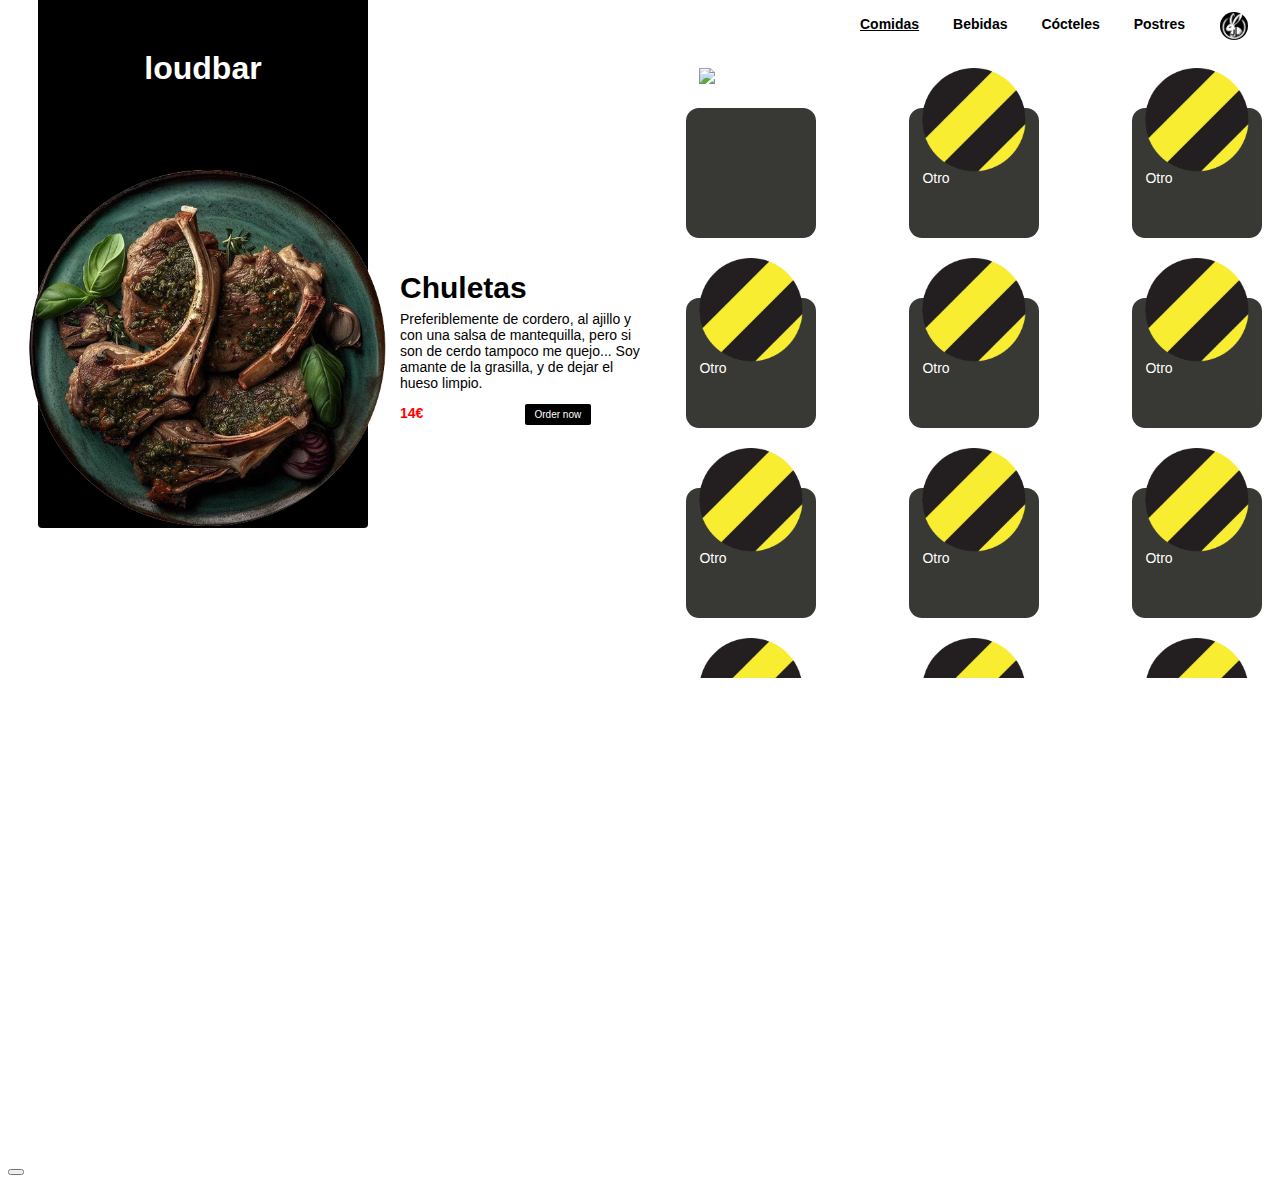
==== webs/comidas/index.html @ 2e7de809 "Update index.html of comidas" ====
<!DOCTYPE html>
<html lang="en">
<head>
    <meta charset="UTF-8">
    <meta name="viewport" content="width=device-width, initial-scale=1">
    <title>Comida</title>
    <link rel="stylesheet" type="text/css" href="comida.css" >
    <link rel="icon" href="images/logoFavicon.png" type="image/png" sizes="24x24">
</head>
<body>
    <!--<div id="menu"><span id="actual">Comidas</span> Bebidas Cócteles Postres <div id="profile"><img src="images/IMG_8447-removebg-preview (blanco).png"></div></div>-->
    <div id="menu">
        <div id="dentromenu">
        <p>Comidas</p>
        <p>Bebidas</p>
        <p>Cócteles</p>
        <p>Postres</p>
        <a href="https://jotaaloud.github.io/portfolio/"><div id="profile"><img src="images/logojl.png"></div></a>
        </div>
    </div>


    <div id="maindish">
        <p>loudbar</p>
        <img src="images/chuletas.png"></div>
    <div id="maindishdescription">
        <h2>Chuletas</h2>
        <p>Preferiblemente de cordero, al ajillo y con una salsa de mantequilla, pero si son de cerdo tampoco me quejo... Soy amante de la grasilla, y de dejar el hueso limpio.</p>
        <p> <span id="maindishprize">14€</span> <span id="boton">Order now</span></p>

    </div>

    <div id="more">  <!--Cada vez que se añadan sidedish hay que cambiar el display:grid-->
        <div class="sidedish"><img src="images/arroz.png"><p class="sdtitle">Arroz</p></div>
        <div class="sidedish"><img src="images/construccion.png"><p class="sdtitle">Otro</p></div>
        <div class="sidedish"><img src="images/construccion.png"><p class="sdtitle">Otro</p></div>
        <div class="sidedish"><img src="images/construccion.png"><p class="sdtitle">Otro</p></div>
        <div class="sidedish"><img src="images/construccion.png"><p class="sdtitle">Otro</p></div>
        <div class="sidedish"><img src="images/construccion.png"><p class="sdtitle">Otro</p></div>
        <div class="sidedish"><img src="images/construccion.png"><p class="sdtitle">Otro</p></div>
        <div class="sidedish"><img src="images/construccion.png"><p class="sdtitle">Otro</p></div>
        <div class="sidedish"><img src="images/construccion.png"><p class="sdtitle">Otro</p></div>
        <div class="sidedish"><img src="images/construccion.png"><p class="sdtitle">Otro</p></div>
        <div class="sidedish"><img src="images/construccion.png"><p class="sdtitle">Otro</p></div>
        <div class="sidedish"><img src="images/construccion.png"><p class="sdtitle">Otro</p></div>
    </div>


<!------------------------------------------------------------>

<!-------------------------------------------------------> 

<button id="menuimg2" onclick="algo()" >

<svg class="menu-icon" xmlns="http://www.w3.org/2000/svg" viewBox="0 0 100 100">
    <line class="line" id="line1" x1="20" y1="30" x2="80" y2="30" stroke="black" stroke-width="8" stroke-linecap="round"/>
    <line class="line" id="line2" x1="20" y1="50" x2="80" y2="50" stroke="black" stroke-width="8" stroke-linecap="round"/>
    <line class="line" id="line3" x1="20" y1="70" x2="80" y2="70" stroke="black" stroke-width="8" stroke-linecap="round"/>
</svg>

</button>

<script>
    
    window.onload = function() {
    alert('Web bajo construcción');
}

//cambiotitulos-----------------------------------
// Obtenemos todos los elementos .sidedish
var sideDishes = document.querySelectorAll('.sidedish');

// Para cada .sidedish, añadimos un event listener para el evento de click
for (let i = 0; i < sideDishes.length; i++) {
    sideDishes[i].addEventListener('click', function() {
        // Cuando se hace clic en un .sidedish, encontramos el .sdtitle, .sddescription y la imagen dentro de él
        var sdTitle = this.querySelector('.sdtitle');
        var sdDescription = this.querySelector('.sddescription');
        var sideDishImage = this.querySelector('img');

        // También obtenemos el texto del elemento h2, el párrafo y la imagen dentro de #maindishdescription
        var mainDishDescription = document.querySelector('#maindishdescription h2');
        var mainDishParagraph = document.querySelector('#maindishdescription p');
        var mainDishImage = document.querySelector('#maindish img');

        // Guardamos el texto original del .sdtitle, .sddescription y del h2
        var originalSdTitle = sdTitle.innerText;
        var originalSdDescription = sdDescription.innerText;
        var originalMainDishDescription = mainDishDescription.innerText;
        var originalMainDishParagraph = mainDishParagraph.innerText;

        // Guardamos el src original de la imagen del maindish y del sidedish
        var originalMainDishSrc = mainDishImage.src;
        var originalSideDishSrc = sideDishImage.src;

        // Y cambiamos el texto del .sdtitle, .sddescription y del h2 por el texto del otro
        sdTitle.innerText = originalMainDishDescription;
        mainDishDescription.innerText = originalSdTitle;
        sdDescription.innerText = originalMainDishParagraph;
        mainDishParagraph.innerText = originalSdDescription;

        // Y cambiamos el src de la imagen del maindish y del sidedish por el src del otro
        mainDishImage.src = originalSideDishSrc;
        sideDishImage.src = originalMainDishSrc;
    });
}

//cambiotitulos-----------------------------------

    var diagonal = false;
    let miBoton = document.getElementById('menuimg2');
    document.getElementById("menuimg2").onclick = function() {
        var namesDiv = document.getElementById("menu");
        var linea1= document.getElementById('line1');
        var linea2= document.getElementById('line2');
        var linea3= document.getElementById('line3');
        var todoMenu = document.getElementById('dentromenu');
        
        console.log('Variable diagonal: '+diagonal);


        if(window.innerWidth > 430){
            console.log(linea1.getAttribute("y2"));
            if(diagonal === false){
                namesDiv.style.display = "block";
                namesDiv.style.opacity = "1";
                namesDiv.style.zIndex = "1";
                linea1.style.transform=' translateX(36px) translateY(-8px) rotate(45deg)';
                linea2.style.opacity='0';
                linea3.style.transform=' translateX(-36px) translateY(34px) rotate(-45deg)';
                diagonal = true;
            }else{
                linea1.style.transform=' translateX(0px) translateY(0px) rotate(0deg)';
                linea2.style.opacity='1';
                linea3.style.transform=' translateX(0px) translateY(-0px) rotate(0deg)';
                diagonal = false;
                namesDiv.style.opacity = "0";
                namesDiv.style.zIndex = "-1";
               
            }
        }
        

        if(window.innerWidth < 430){
            
            if(linea1.getAttribute("y2")==="30"){
                linea1.setAttribute('y2',70);
                linea2.setAttribute('stroke-width',0);
                linea3.setAttribute('y2',30);

                namesDiv.style.display = "block";
                namesDiv.style.opacity = "1";
                namesDiv.style.zIndex = "999";
                todoMenu.style.transform = 'translateX(-103vw)';
                

            
            }else{
                miBoton.disabled = true;
                setTimeout(function() {
                 miBoton.disabled = false;
                }, 401);
                

                linea1.setAttribute('y2',30);
                linea2.setAttribute('stroke-width',8);
                linea3.setAttribute('y2',70);
                namesDiv.style.transform = 'translateX(0vw)';
                namesDiv.style.zIndex = "1";
                todoMenu.style.zIndex = "1";
                todoMenu.style.transform = 'translateX(-0vw)';
                setTimeout(function() {
                    namesDiv.style.zIndex = "-1";
                console.log("Ha pasado un segundo");
                }, 300);
                
            }
        }

        
    }
    </script>

</body>
</html>
---- webs/comidas/comida.css ----
@media screen and (max-width:2000px){

    .menu-icon{
        display: none;
        width: 60px;
        height: 60px;
        top: 20px;
        right: 20px;
    }

    #profile{
        background-image: url(images/logojl.JPG);
        background-repeat: no-repeat;
        background-size: cover;
    }

    #menu{
        display:inline;
        visibility: visible;
        word-spacing: 30px;
        width: 420px;
        height: 20px;
        right: 0px;
        top: 4px;
        border: none;
    }

    #menu p{
        display: inline;
    }

    #maindish{
        position: relative;
        left: 30px;
        background-color: black;
        width: 330px;
        height: 510px;
        font-size: 32px;
        font-weight: 700;
    }

    #maindish img{
        left: -10px;
        bottom: 0%;/*top 60px*/
        width: 360px;
    }

    #maindishdescription{
        width: 19%;
        height: 180px;
        top: 270px;
        left: 400px;
    }

    #maindishdescription p{
        font-size: 14px;
    }

    h2{
        font-size: 30px;
    }

    #boton{
        margin-left: 40%;
        padding-inline: 10px;
        padding-top: 5px;
        padding-bottom: 5px;
        border-radius: 2px;
        font-size: 10px;
    }

    #maindishprize{
        color: red;
        font-weight: 700;
        font-size: 14px;
    }

    #menuimg{
        display: none;
    }

    #more{
        padding-top: 60px;
        top: -480px;
        left: 53%;
        width: 45%;
        height: 570px; /* Ajusta esto a la altura que desees para el nodo padre */
        display: flex;
        flex-wrap: wrap;
        justify-content: space-between;
        grid-template-columns: none; /* Ajusta 100px al ancho mínimo que desees para los hijos */
        grid-auto-rows: none; /* Ajusta esto a la altura que desees para los hijos */
        grid-row-gap:60px;
        grid-column-gap: 40px;
        overflow-x: hidden;
        overflow-y: scroll;
    }

    .sidedish{
        width: 130px;
        height: 130px;
        padding: 0px;

    }

    .sidedish .sdtitle{
        position: relative;
        top: -60px;
        margin-left: 10%;
        color: #FFFFFF;
        width: 80%;
        font-size: 14px;
    }

    .sidedish img{
        position: relative;
        top: -40px;
        margin-left: 10%;
        margin-right: 0%;
        width: 80%;
    }

    .menu-icon .line {
        transition: all 0.3s ease;
    }

    #profile img{
        width: 16px;
        position: relative;
        visibility: hidden;
        margin-inline: 7px;
        top: 4px;
    }
}

@media screen and (max-width:1180px){   /*en 1200px*/

    .menu-icon{
        display: block;
        width: 60px;
        height: 60px;
        top: 20px;
        right: 20px;
    }

    #menu{
        display: none;
        border: 2px solid rgb(0, 0, 0);
        background-color: rgba(0, 0, 0, 0.089);
        border-radius: 10%;
        padding-left: 10px;
        height: 130px;
        top: 4px;
        left: none;
        right: 80px;
        width: 20%;
        transition: opacity 0.3s;
    }

    #menu p{
        display: block;
    }

    #maindish{
        left: 0px;
        background-color: black;
        width: 240px;
        height: 410px;
        font-size: 32px;
        font-weight: 700;
    }

    #maindish img{
        left: -10px;
        bottom: -14%; /*top 60px*/
        width: 260px;
    }

    #maindishdescription{
        width: 39%;
        height: 180px;
        top: 200px;
        left: 280px;
    }

    #maindishdescription p{
        font-size: 12px;
    }

    h2{
        font-size: 30px;
    }

    #boton{
        margin-left: 60px;
        padding-inline: 10px;
        padding-top: 5px;
        padding-bottom: 5px;
        border-radius: 2px;
        font-size: 10px;
    }

    #maindishprize{
        color: red;
        font-weight: 700;
        font-size: 14px;
    }


    #menuimg{
        visibility: visible;
        right: 0px;
        top: 10px;
        width: 48px;
        height: 42px;
        background-size: cover;
        cursor: pointer;
    }

    #more{
        top: 20px;
        padding-top: 60px;
        left: 6px;
        width: 100%;
        height: 150px;
        display: grid;
        grid-template-columns: repeat(12, minmax(130px, 1fr));
        grid-auto-rows: 130px; 
        gap: 10px;
        overflow-x: auto;
        overflow-y: auto;
    }

    .sidedish .sdtitle{
        position: relative;
        top: -50px;
        margin-left: 10%;
        color: #FFFFFF;
        width: 80%;
        font-size: 14px;
    }

    .sidedish{
        width: 100px;
        height: 90px;
        padding: 0px;
    }

    .sidedish img{
        position: relative;
        top: -38px;
        margin-left: -0%;
        margin-right: none;
        width: 70%;
    }

    .menu-icon .line {
        transition: all 0.3s ease;
    }

    #profile img{
        width: 16px;
        position: relative;
        visibility: visible;
        margin-inline: 7px;
        top: 4px;
    }

}

@media screen and (max-width:430px){

    #menuimg2{
        transition: transform 0s;
    }

    #dentromenu{
        background-color: rgb(0, 165, 194);
        position: absolute;
        width: 100%;
        left: 100%;
        top: -0vh;
        height: 100vh;
        padding-top: 10vh;
        margin-block: 0%;
        transition: transform 0.4s ease;
        z-index: -1;
    }

    .menu-icon{
        display: block;
        top: 1vh;
        right: 3vw;
        z-index: 999;
        width: 10vw;
        height: 10vh;
        transition: transform 0s;
    }

    #menu{
        z-index: -1;
        top: 0px;
        left:00vw;
        display: block;
        word-spacing: 30px;
        width: 100vw;
        height: 100vh;
        background-color: rgba(255, 255, 255, 0);
        border-radius: 0%;
        text-align: right;
        transition: opacity 1s;
        transition: transform 1s ease;
        overflow-x: hidden;
        overflow-y: hidden;
    }
    #menu p{
        display: block;
        padding-right: 40vw;
        font-size: 20px;
    }

    #menu #profile{
        display: block;
        top: 10%;
        left: 39%;
        width: 90px;
        height: 110px;
        background-image: none;
        overflow-y: visible;
        overflow-x: hidden;
        background-repeat: no-repeat;
        background-size: cover;
        background-position: center bottom;
        overflow: visible;
        visibility: visible;
    }

    #profile img{
        width: 100px;
        position: relative;
        left: -12px;
        top: 0px;
        visibility: visible;
    }

    #maindish{
        left: -8px;
        top: -20px;
        background-color: rgb(0, 0, 0);
        width: 50vw;
        height: 48vh;
        font-size: 8vw;
        font-weight: 700;
    }


    #maindish img{
        left: 0%;
        bottom: -2%;      /*top 16%*/
        width: 100%;
    }

    #maindishdescription{
        width: 42vw;
        height: 38vh;
        top: 18vh;
        left: 52vw;
    }

    #maindishdescription p{
        font-size: 3.5vw;
    }

    h2{
        font-size: 6vw;
    }

    #boton{
        margin-left: 11vw;
        padding-inline: 10px;
        padding-top: 5px;
        padding-bottom: 5px;
        border-radius: 10%;
        font-size: 3.5vw;
    }

    #maindishprize{
        color: red;
        font-weight: 700;
        font-size: 4vw;
    }

    #more{
        top: 0vh;
        left: 1vw;
        width: 92vw;
        height: 340px; 
        display: grid;
        grid-template-columns: repeat(6, minmax(100px, 1fr)); /* 100px es la anchura minima de los hijos */
        grid-auto-rows: 130px; /* Altura minima de los hijos */
        grid-row-gap:10px;
        grid-column-gap: 10px;
        overflow-x: auto;
    }

    .sidedish{
        width: 90px;
        height: 90px;
        padding: 0px;

    }

    .sidedish .sdtitle{
        position: relative;
        top: -50px;
        margin-left: 10%;
        color: #FFFFFF;
        width: 80%;
        font-size: 12px;
    }

    .sidedish img{
        position: relative;
        top: -40px;
        margin-left: 10%;
        margin-right: 0%;
        width: 80%;
    }

    .menu-icon .line {
        transition: all 0s ease;
    }

}

#menuimg{
    position: absolute;
}

#actual{
    color: red;
    text-decoration: underline;
    text-decoration-style: dotted;
    text-decoration-skip-ink: none;
    text-decoration-thickness: 2px;
}

body{
    background-color: white;
    font-family: sans-serif;
    width: 100vw;
    overflow-x: hidden;
    z-index: 0;
    border: none;
}

h2{
    margin-top: 1px;
    margin-bottom: -8px;
    font-weight: 900;
}

#menu{
    position: absolute;
    padding-top: 12px;
    padding-bottom: 12px;
    font-weight: 700;
    font-size: 14px;
}

#dentromenu > :first-child{
    text-decoration: underline;
}

#profile{
    width: 28px;
    height: 28px;
    border-radius: 50%;
    background-color: rgba(0, 0, 0, 0);
    position: relative;
    top: -20px;
    left: 360px;
    overflow: hidden;
}

#maindish{
    margin-top: -20px;
    padding-top: 30px;
    position: relative;
    border-radius: 4px;
    color: white;
    text-align: center;
}

#maindishdescription{
    position: absolute;
}

#maindishprize{
    color: red;
    font-weight: 700;
}

#boton{
    color: #FFFFFF;
    background-color: black;
}

#maindish img{
    position: absolute;
    transition: transform 1s;
}

#maindish img:hover {
    transform: rotate(365deg);
}

#more {
    position: relative;
    scroll-snap-type: x mandatory;
}

.sidedish {
    background-color: #383835;
    border-radius: 10%;
    cursor: pointer;
    scroll-snap-align: start;
}

.menu-icon {
    position: absolute;
    cursor: pointer;
}

#profile:hover {
    filter: invert(100%);
}
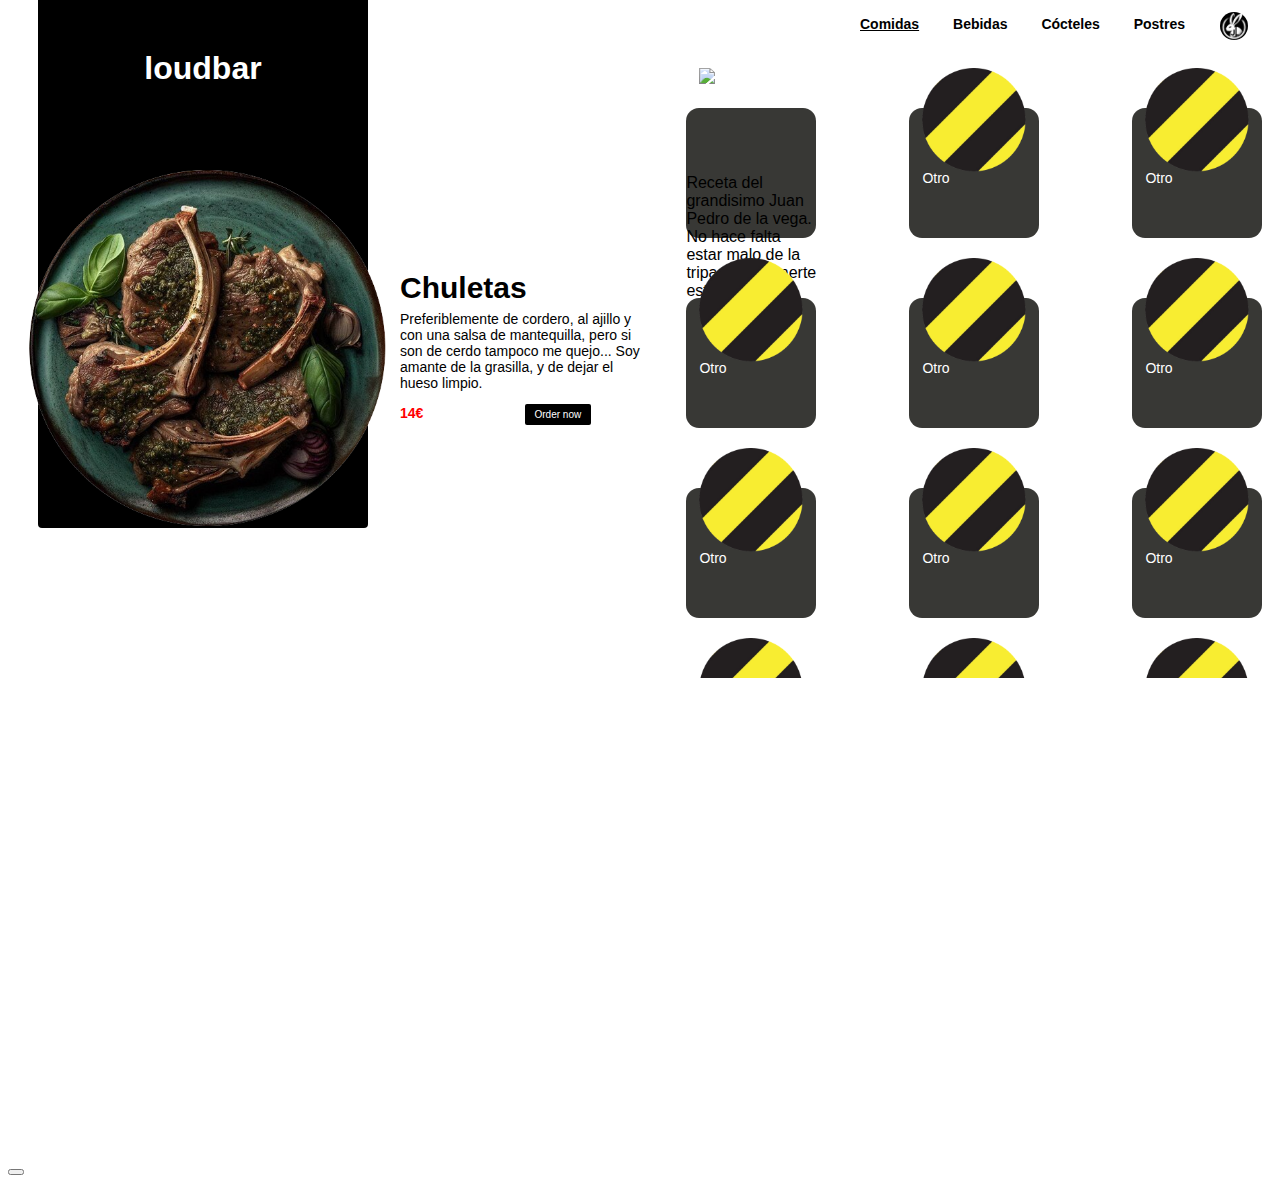
==== commit 02f9c5ce: "Update index.html" ====
--- a/webs/comidas/index.html
+++ b/webs/comidas/index.html
@@ -20,6 +20,7 @@
     </div>
 
 
+    
     <div id="maindish">
         <p>loudbar</p>
         <img src="images/chuletas.png"></div>
@@ -31,7 +32,7 @@
     </div>
 
     <div id="more">  <!--Cada vez que se añadan sidedish hay que cambiar el display:grid-->
-        <div class="sidedish"><img src="images/arroz.png"><p class="sdtitle">Arroz</p></div>
+        <div class="sidedish"><img src="images/arroz.png" onmouseover="hover(this);" onmouseout="unhover(this);"><p class="sdtitle">Arroz</p><p class="sddescription">Receta del grandisimo Juan Pedro de la vega. No hace falta estar malo de la tripa para comerte este arroz sin echarle na de na. Un poko de caldo de pollo y ajo en polvo.</p></div>
         <div class="sidedish"><img src="images/construccion.png"><p class="sdtitle">Otro</p></div>
         <div class="sidedish"><img src="images/construccion.png"><p class="sdtitle">Otro</p></div>
         <div class="sidedish"><img src="images/construccion.png"><p class="sdtitle">Otro</p></div>
@@ -44,6 +45,7 @@
         <div class="sidedish"><img src="images/construccion.png"><p class="sdtitle">Otro</p></div>
         <div class="sidedish"><img src="images/construccion.png"><p class="sdtitle">Otro</p></div>
     </div>
+
 
 
 <!------------------------------------------------------------>
@@ -107,6 +109,7 @@
 
 //cambiotitulos-----------------------------------
 
+
     var diagonal = false;
     let miBoton = document.getElementById('menuimg2');
     document.getElementById("menuimg2").onclick = function() {
@@ -117,6 +120,7 @@
         var todoMenu = document.getElementById('dentromenu');
         
         console.log('Variable diagonal: '+diagonal);
+
 
 
         if(window.innerWidth > 430){
@@ -139,7 +143,6 @@
                
             }
         }
-        
 
         if(window.innerWidth < 430){
             
@@ -152,8 +155,6 @@
                 namesDiv.style.opacity = "1";
                 namesDiv.style.zIndex = "999";
                 todoMenu.style.transform = 'translateX(-103vw)';
-                
-
             
             }else{
                 miBoton.disabled = true;
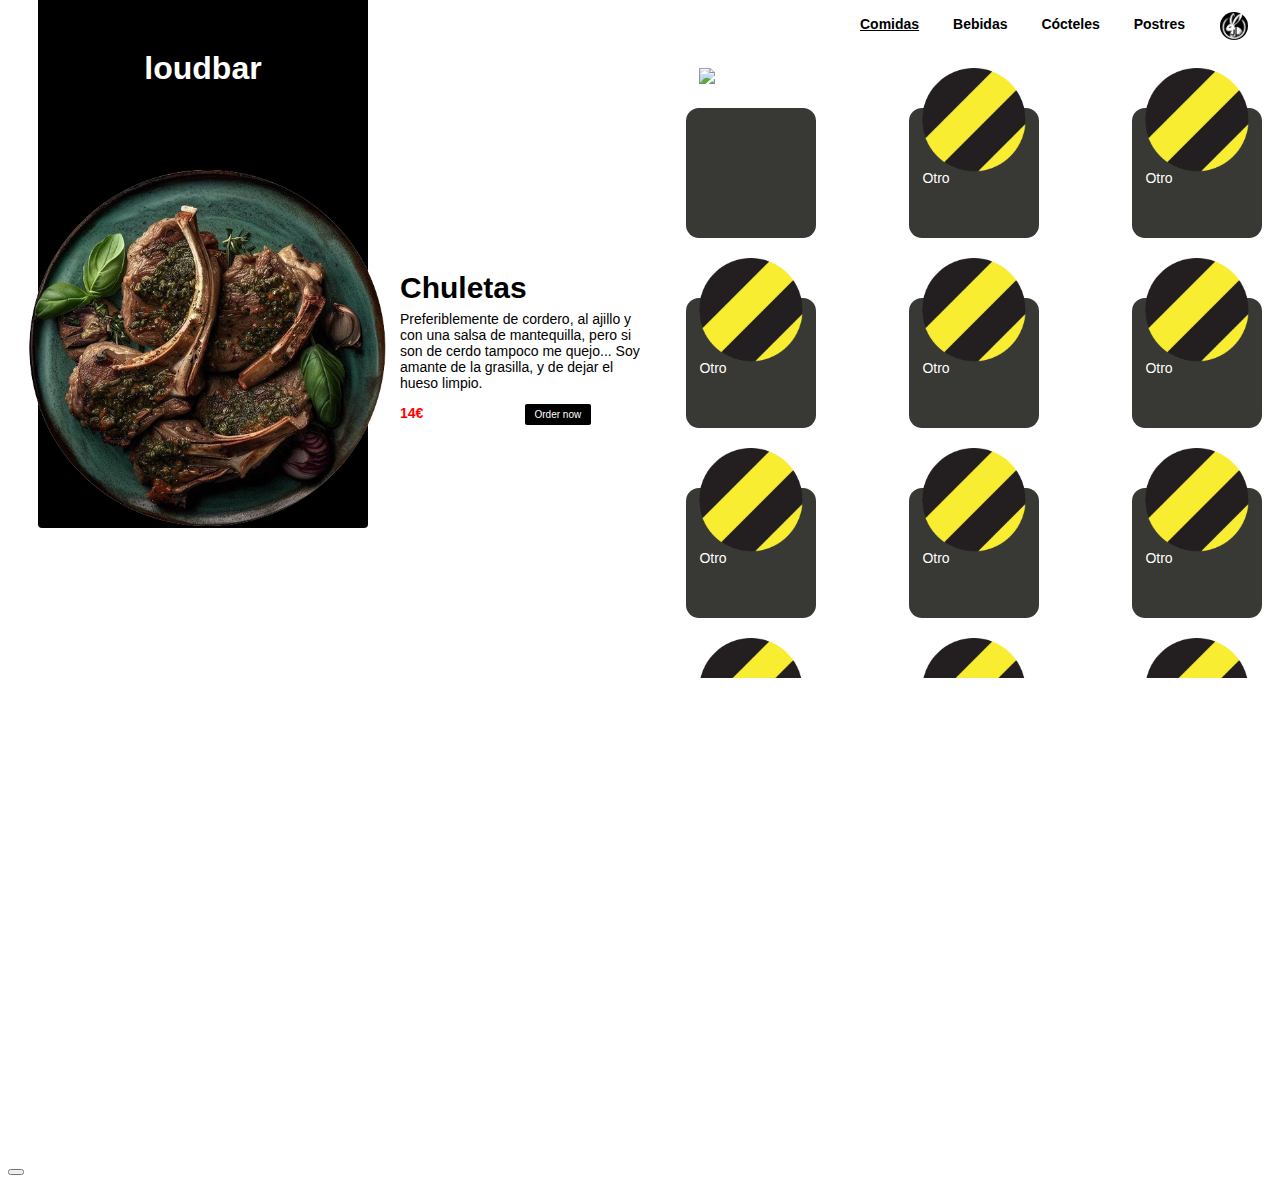
==== commit 4d521a1b: "Update index.html" ====
--- a/webs/comidas/index.html
+++ b/webs/comidas/index.html
@@ -32,7 +32,7 @@
     </div>
 
     <div id="more">  <!--Cada vez que se añadan sidedish hay que cambiar el display:grid-->
-        <div class="sidedish"><img src="images/arroz.png" onmouseover="hover(this);" onmouseout="unhover(this);"><p class="sdtitle">Arroz</p><p class="sddescription">Receta del grandisimo Juan Pedro de la vega. No hace falta estar malo de la tripa para comerte este arroz sin echarle na de na. Un poko de caldo de pollo y ajo en polvo.</p></div>
+        <div class="sidedish"><img src="images/arroz.png"><p class="sdtitle">Arroz</p><p class="sddescription">Receta del grandisimo Juan Pedro de la vega. No hace falta estar malo de la tripa para comerte este arroz sin echarle na de na. Un poko de caldo de pollo y ajo en polvo.</p></div>
         <div class="sidedish"><img src="images/construccion.png"><p class="sdtitle">Otro</p></div>
         <div class="sidedish"><img src="images/construccion.png"><p class="sdtitle">Otro</p></div>
         <div class="sidedish"><img src="images/construccion.png"><p class="sdtitle">Otro</p></div>
--- a/webs/comidas/comida.css
+++ b/webs/comidas/comida.css
@@ -527,6 +527,10 @@
     scroll-snap-align: start;
 }
 
+.sddescription{
+    display: none;
+}
+
 .menu-icon {
     position: absolute;
     cursor: pointer;
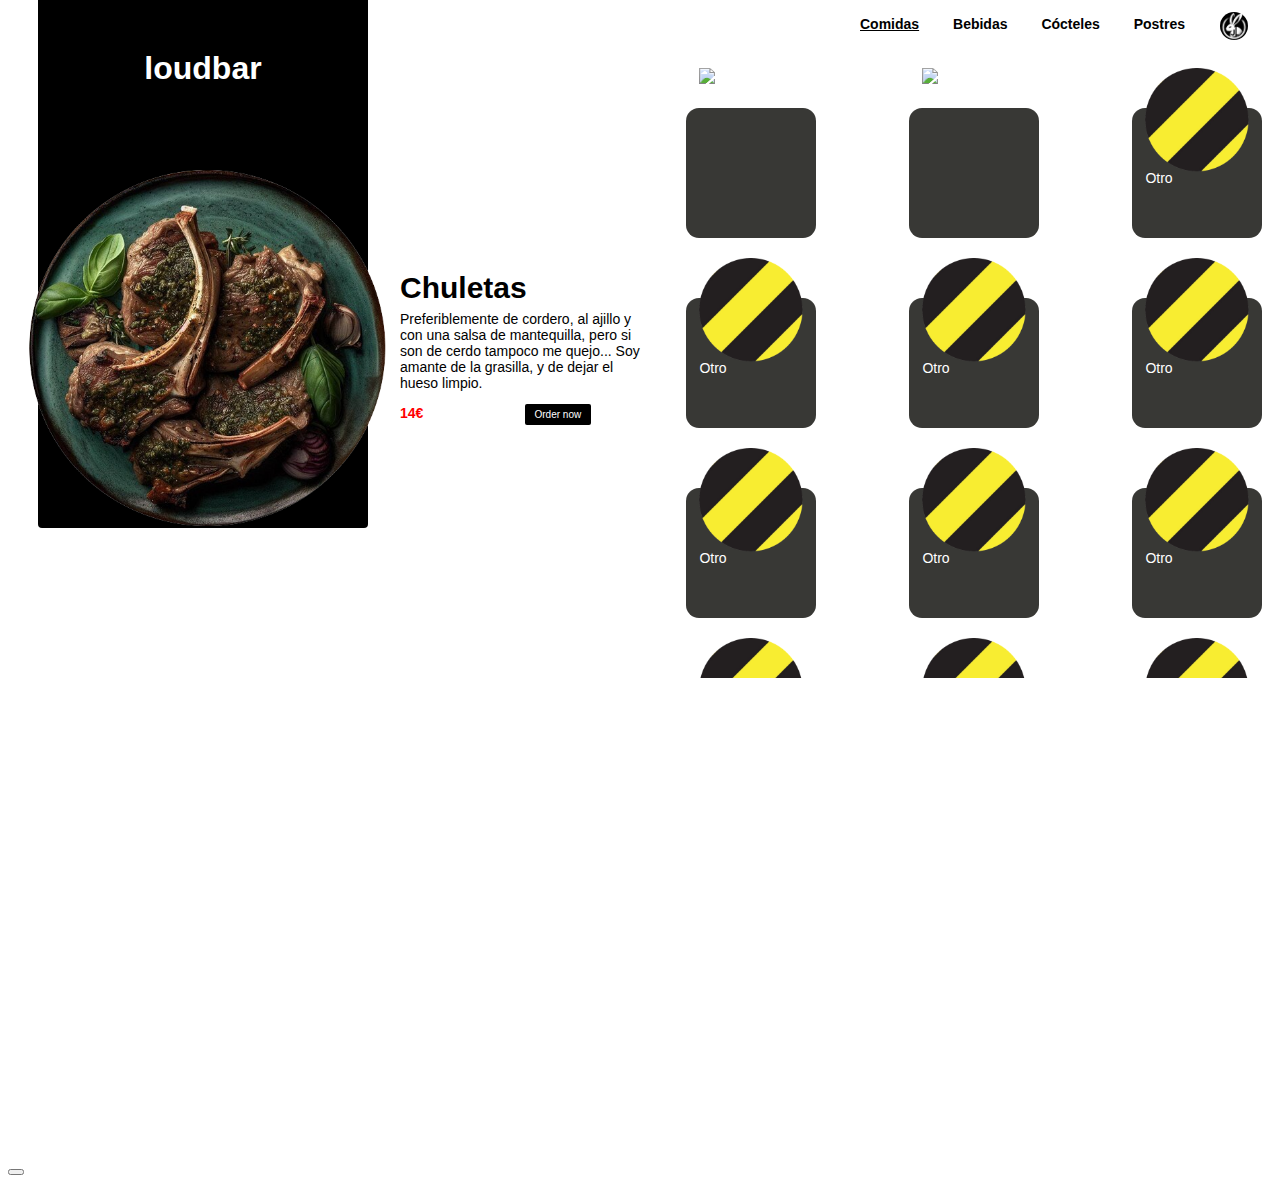
==== commit b6c1ff52: "Update index.html" ====
--- a/webs/comidas/index.html
+++ b/webs/comidas/index.html
@@ -33,17 +33,17 @@
 
     <div id="more">  <!--Cada vez que se añadan sidedish hay que cambiar el display:grid-->
         <div class="sidedish"><img src="images/arroz.png"><p class="sdtitle">Arroz</p><p class="sddescription">Receta del grandisimo Juan Pedro de la vega. No hace falta estar malo de la tripa para comerte este arroz sin echarle na de na. Un poko de caldo de pollo y ajo en polvo.</p></div>
+        <div class="sidedish"><img src="images/arepas.png"><p class="sdtitle">Arepas</p><p class="sddescription">Arepas al estilo Jorge. Escuché por ahí que no hace falta hacer un guiso cada vez que vas a cocinarlas, sino que se le puede meter cualquier cosa, y sigue estando bueno. Era verdad. Gracias.</p></div>
         <div class="sidedish"><img src="images/construccion.png"><p class="sdtitle">Otro</p></div>
         <div class="sidedish"><img src="images/construccion.png"><p class="sdtitle">Otro</p></div>
         <div class="sidedish"><img src="images/construccion.png"><p class="sdtitle">Otro</p></div>
         <div class="sidedish"><img src="images/construccion.png"><p class="sdtitle">Otro</p></div>
         <div class="sidedish"><img src="images/construccion.png"><p class="sdtitle">Otro</p></div>
         <div class="sidedish"><img src="images/construccion.png"><p class="sdtitle">Otro</p></div>
-        <div class="sidedish"><img src="images/construccion.png"><p class="sdtitle">Otro</p></div>
-        <div class="sidedish"><img src="images/construccion.png"><p class="sdtitle">Otro</p></div>
-        <div class="sidedish"><img src="images/construccion.png"><p class="sdtitle">Otro</p></div>
-        <div class="sidedish"><img src="images/construccion.png"><p class="sdtitle">Otro</p></div>
-        <div class="sidedish"><img src="images/construccion.png"><p class="sdtitle">Otro</p></div>
+        <div class="sidedish"><img src="images/construccion.png" loading="lazy" ><p class="sdtitle">Otro</p></div>
+        <div class="sidedish"><img src="images/construccion.png" loading="lazy" ><p class="sdtitle">Otro</p></div>
+        <div class="sidedish"><img src="images/construccion.png" loading="lazy" ><p class="sdtitle">Otro</p></div>
+        <div class="sidedish"><img src="images/construccion.png" loading="lazy" ><p class="sdtitle">Otro</p></div>
     </div>
 
 
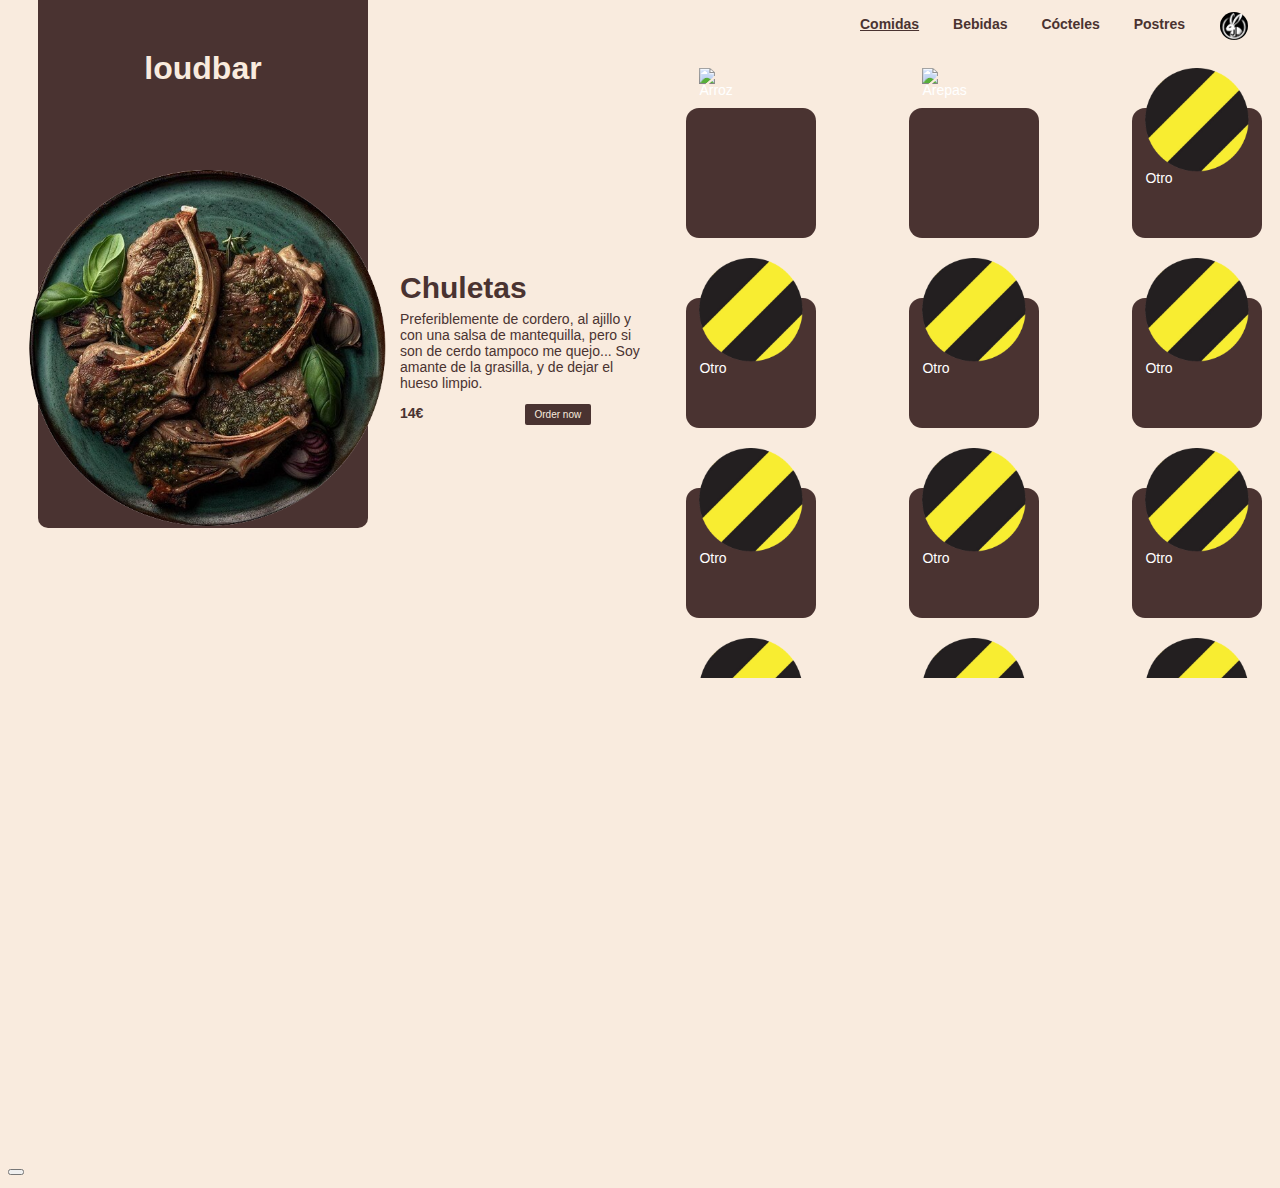
==== commit 578a5410: "Update index.html" ====
--- a/webs/comidas/index.html
+++ b/webs/comidas/index.html
@@ -33,7 +33,7 @@
 
     <div id="more">  <!--Cada vez que se añadan sidedish hay que cambiar el display:grid-->
         <div class="sidedish"><img src="images/arroz.png"><p class="sdtitle">Arroz</p><p class="sddescription">Receta del grandisimo Juan Pedro de la vega. No hace falta estar malo de la tripa para comerte este arroz sin echarle na de na. Un poko de caldo de pollo y ajo en polvo.</p></div>
-        <div class="sidedish"><img src="images/arepas.png"><p class="sdtitle">Arepas</p><p class="sddescription">Arepas al estilo Jorge. Escuché por ahí que no hace falta hacer un guiso cada vez que vas a cocinarlas, sino que se le puede meter cualquier cosa, y sigue estando bueno. Era verdad. Gracias.</p></div>
+        <div class="sidedish"><img src="images/arepas.png"><p class="sdtitle">Arepas</p><p class="sddescription">Escuché por ahí que no hace falta hacer un guiso cada vez que vas a cocinarlas, sino que se le puede meter cualquier cosa, y sigue estando bueno. Era verdad.</p></div>
         <div class="sidedish"><img src="images/construccion.png"><p class="sdtitle">Otro</p></div>
         <div class="sidedish"><img src="images/construccion.png"><p class="sdtitle">Otro</p></div>
         <div class="sidedish"><img src="images/construccion.png"><p class="sdtitle">Otro</p></div>
@@ -55,9 +55,9 @@
 <button id="menuimg2" onclick="algo()" >
 
 <svg class="menu-icon" xmlns="http://www.w3.org/2000/svg" viewBox="0 0 100 100">
-    <line class="line" id="line1" x1="20" y1="30" x2="80" y2="30" stroke="black" stroke-width="8" stroke-linecap="round"/>
-    <line class="line" id="line2" x1="20" y1="50" x2="80" y2="50" stroke="black" stroke-width="8" stroke-linecap="round"/>
-    <line class="line" id="line3" x1="20" y1="70" x2="80" y2="70" stroke="black" stroke-width="8" stroke-linecap="round"/>
+    <line class="line" id="line1" x1="20" y1="30" x2="80" y2="30" stroke="#4a3331" stroke-width="8" stroke-linecap="round"/>
+    <line class="line" id="line2" x1="20" y1="50" x2="80" y2="50" stroke="#4a3331" stroke-width="8" stroke-linecap="round"/>
+    <line class="line" id="line3" x1="20" y1="70" x2="80" y2="70" stroke="#4a3331" stroke-width="8" stroke-linecap="round"/>
 </svg>
 
 </button>
--- a/webs/comidas/comida.css
+++ b/webs/comidas/comida.css
@@ -107,7 +107,6 @@
         position: relative;
         top: -60px;
         margin-left: 10%;
-        color: #FFFFFF;
         width: 80%;
         font-size: 14px;
     }
@@ -155,6 +154,7 @@
         right: 80px;
         width: 20%;
         transition: opacity 0.3s;
+        border: 1px solid  #4a3331;
     }
 
     #menu p{
@@ -235,7 +235,6 @@
         position: relative;
         top: -50px;
         margin-left: 10%;
-        color: #FFFFFF;
         width: 80%;
         font-size: 14px;
     }
@@ -275,7 +274,7 @@
     }
 
     #dentromenu{
-        background-color: rgb(0, 165, 194);
+        background-color: #F9EBDE;;
         position: absolute;
         width: 100%;
         left: 100%;
@@ -285,6 +284,7 @@
         margin-block: 0%;
         transition: transform 0.4s ease;
         z-index: -1;
+        border: none;
     }
 
     .menu-icon{
@@ -312,6 +312,7 @@
         transition: transform 1s ease;
         overflow-x: hidden;
         overflow-y: hidden;
+        border: none;
     }
     #menu p{
         display: block;
@@ -414,7 +415,6 @@
         position: relative;
         top: -50px;
         margin-left: 10%;
-        color: #FFFFFF;
         width: 80%;
         font-size: 12px;
     }
@@ -446,12 +446,12 @@
 }
 
 body{
-    background-color: white;
+    background-color: #F9EBDE;
     font-family: sans-serif;
     width: 100vw;
     overflow-x: hidden;
     z-index: 0;
-    border: none;
+    height: 100vh;
 }
 
 h2{
@@ -487,13 +487,14 @@
     margin-top: -20px;
     padding-top: 30px;
     position: relative;
-    border-radius: 4px;
-    color: white;
+    border-radius: 10px;
     text-align: center;
+    /*background-color: rgb(39, 39, 39);*/
 }
 
 #maindishdescription{
     position: absolute;
+    color: rgb(0, 0, 0);
 }
 
 #maindishprize{
@@ -518,17 +519,14 @@
 #more {
     position: relative;
     scroll-snap-type: x mandatory;
+
 }
 
 .sidedish {
-    background-color: #383835;
+    scroll-snap-align: start;
+    /*Antes #383835*/
     border-radius: 10%;
     cursor: pointer;
-    scroll-snap-align: start;
-}
-
-.sddescription{
-    display: none;
 }
 
 .menu-icon {
@@ -539,3 +537,24 @@
 #profile:hover {
     filter: invert(100%);
 }
+
+.sddescription{
+    display: none;
+}
+
+.sdtitle{
+    color: rgb(255, 255, 255);
+}
+
+#maindish, .sidedish , #boton{
+    background-color: #4a3331;
+    color: #F9EBDE;
+}
+
+#maindishdescription , #maindishprize{
+    color:#4a3331;
+}
+
+#menu{
+    color:#4a3331;
+}
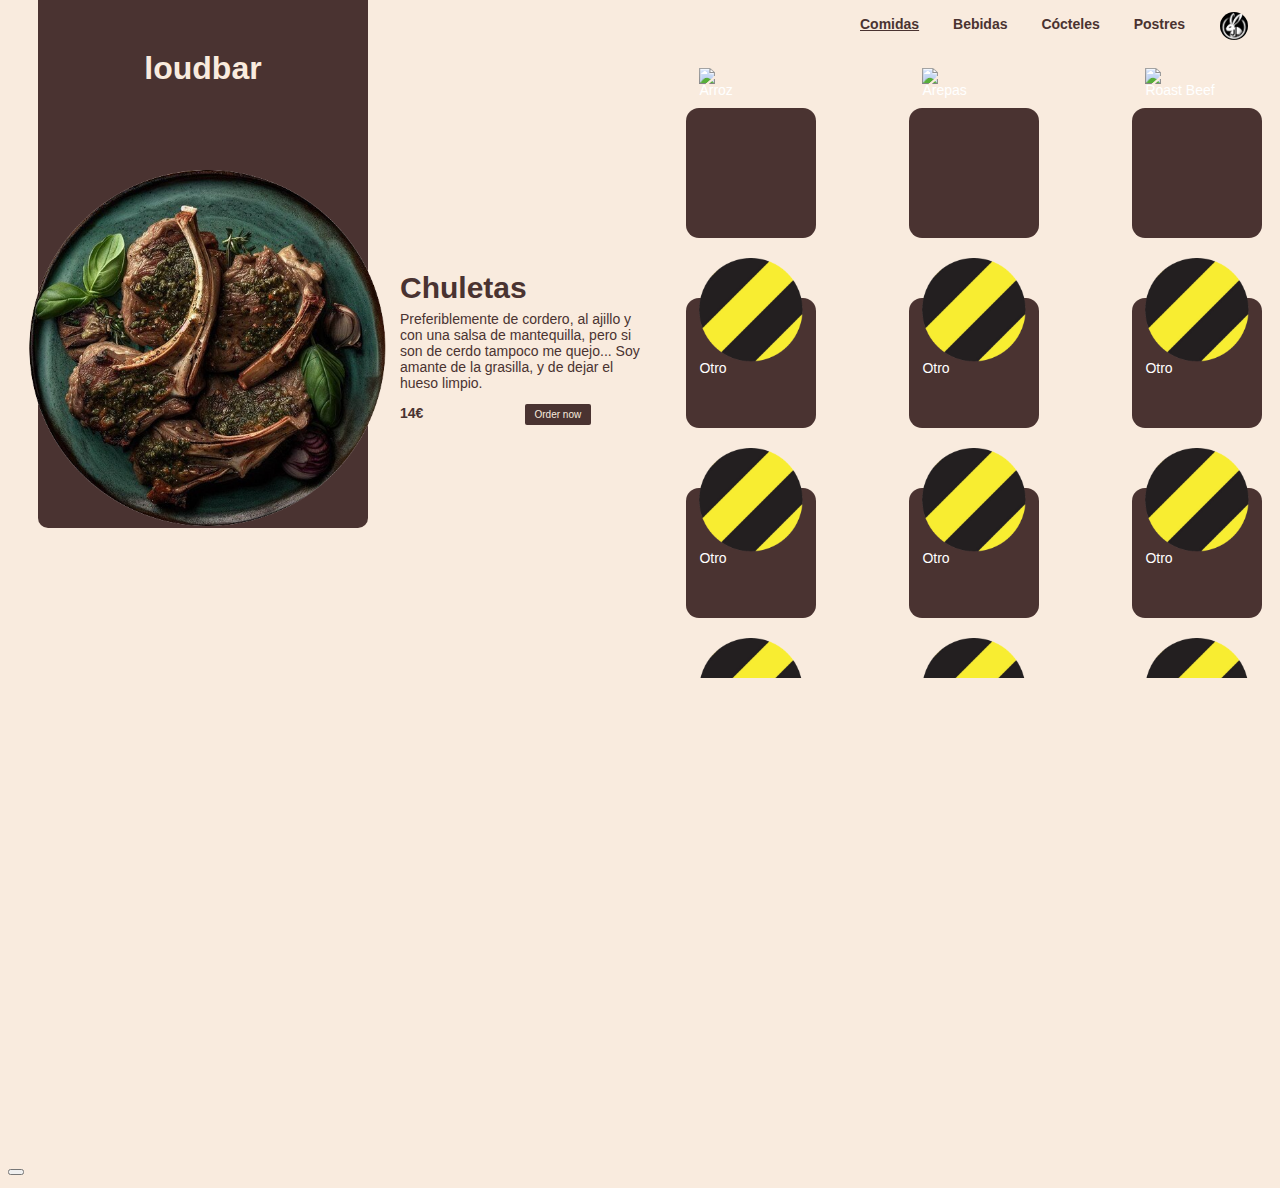
==== commit bfb3f565: "Actualizar index.html" ====
--- a/webs/comidas/index.html
+++ b/webs/comidas/index.html
@@ -34,7 +34,7 @@
     <div id="more">  <!--Cada vez que se añadan sidedish hay que cambiar el display:grid-->
         <div class="sidedish"><img src="images/arroz.png"><p class="sdtitle">Arroz</p><p class="sddescription">Receta del grandisimo Juan Pedro de la vega. No hace falta estar malo de la tripa para comerte este arroz sin echarle na de na. Un poko de caldo de pollo y ajo en polvo.</p></div>
         <div class="sidedish"><img src="images/arepas.png"><p class="sdtitle">Arepas</p><p class="sddescription">Escuché por ahí que no hace falta hacer un guiso cada vez que vas a cocinarlas, sino que se le puede meter cualquier cosa, y sigue estando bueno. Era verdad.</p></div>
-        <div class="sidedish"><img src="images/construccion.png"><p class="sdtitle">Otro</p></div>
+        <div class="sidedish"><img src="images/roastbeef.png"><p class="sdtitle">Roast Beef</p><p class="sddescription">No hay otra receta que me recuerde más a la navidad. La salsa está hecha con una bebida compuesta de lúpulo y otras cosas, y un toquecito de limón.</p></div>
         <div class="sidedish"><img src="images/construccion.png"><p class="sdtitle">Otro</p></div>
         <div class="sidedish"><img src="images/construccion.png"><p class="sdtitle">Otro</p></div>
         <div class="sidedish"><img src="images/construccion.png"><p class="sdtitle">Otro</p></div>
